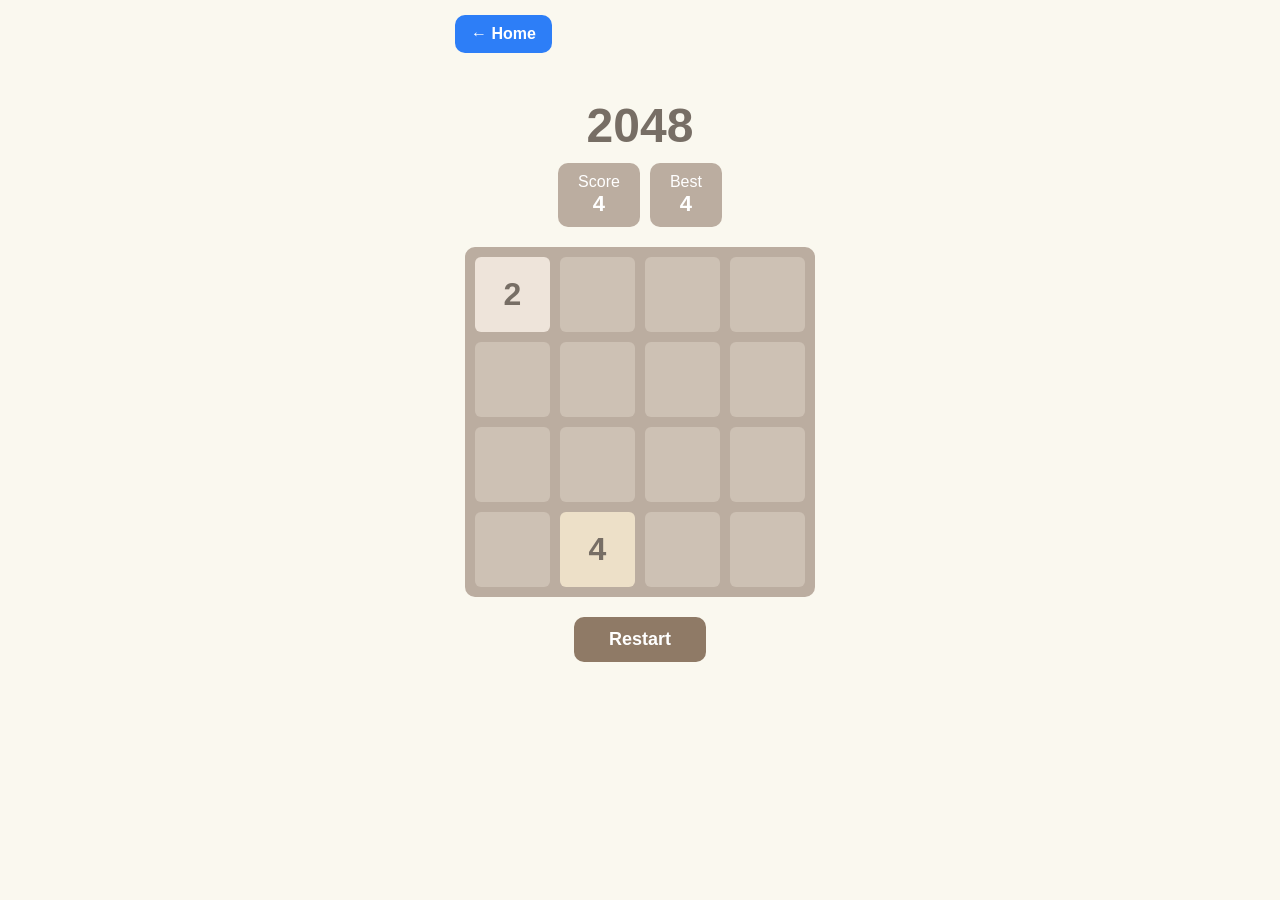
==== games/2048/index.html @ 49d55006 "2048" ====
<!DOCTYPE html>
<html lang="en">

<head>
    <meta charset="UTF-8">
    <meta name="viewport" content="width=device-width, initial-scale=1.0">

    <title>2048</title>

    <link rel="stylesheet" href="style.css">
</head>

<body>

<div class="top-bar">
    <button id="homeBtn">
        ← Home
    </button>
</div>


<div class="game-container">

    <h1>2048</h1>

    <div class="stats">

        <div>
            Score
            <strong id="score">0</strong>
        </div>

        <div>
            Best
            <strong id="best">0</strong>
        </div>

    </div>


    <div id="board"></div>


    <button id="restart">
        Restart
    </button>

</div>


<script src="game.js"></script>

</body>

</html>
---- games/2048/style.css ----
@import "../../root.css";


* {
    box-sizing: border-box;
}


body {

    margin:0;

    height:100vh;

    overflow:hidden;

    display:flex;

    flex-direction:column;

    align-items:center;

    background:#faf8ef;

    font-family:Arial,sans-serif;

}


.top-bar {

    width:100%;
    max-width:400px;

    padding:15px;

}


#homeBtn {

    padding:10px 16px;

    border:none;
    border-radius:10px;

    background:var(--accent);

    color:white;

    font-size:16px;
    font-weight:bold;

    cursor:pointer;

}


.game-container {

    width:100%;
    max-width:400px;

    flex:1;

    display:flex;

    flex-direction:column;

    align-items:center;

    justify-content:flex-start;

    padding-top:20px;

}


h1 {

    font-size:48px;

    margin:10px;

    color:#776e65;

}


.stats {

    display:flex;

    gap:10px;

    margin-bottom:20px;

}


.stats div {

    background:#bbada0;

    color:white;

    padding:10px 20px;

    border-radius:10px;

    text-align:center;

}


.stats strong {

    display:block;

    font-size:22px;

}


#board {
    
    width:min(90vw,350px);
    height:min(90vw,350px);

    background:#bbada0;

    border-radius:10px;

    padding:10px;

    display:grid;

    grid-template-columns:repeat(4,1fr);
    grid-template-rows:repeat(4,1fr);

    gap:10px;
}

.tile {

    display:flex;

    align-items:center;
    justify-content:center;

    width:100%;
    height:100%;

    background:#cdc1b4;

    border-radius:6px;

    font-size:32px;

    font-weight:bold;

    color:#776e65;

}


#restart {

    margin-top:20px;

    padding:12px 35px;

    border:none;

    border-radius:10px;

    background:#8f7a66;

    color:white;

    font-size:18px;

    font-weight:bold;

}


/* Tile colors */

.tile-2 {
    background:#eee4da;
}

.tile-4 {
    background:#ede0c8;
}

.tile-8 {
    background:#f2b179;
    color:white;
}

.tile-16 {
    background:#f59563;
    color:white;
}

.tile-32 {
    background:#f67c5f;
    color:white;
}

.tile-64 {
    background:#f65e3b;
    color:white;
}

.tile-128,
.tile-256,
.tile-512,
.tile-1024,
.tile-2048 {

    background:#edcf72;
    color:white;

}
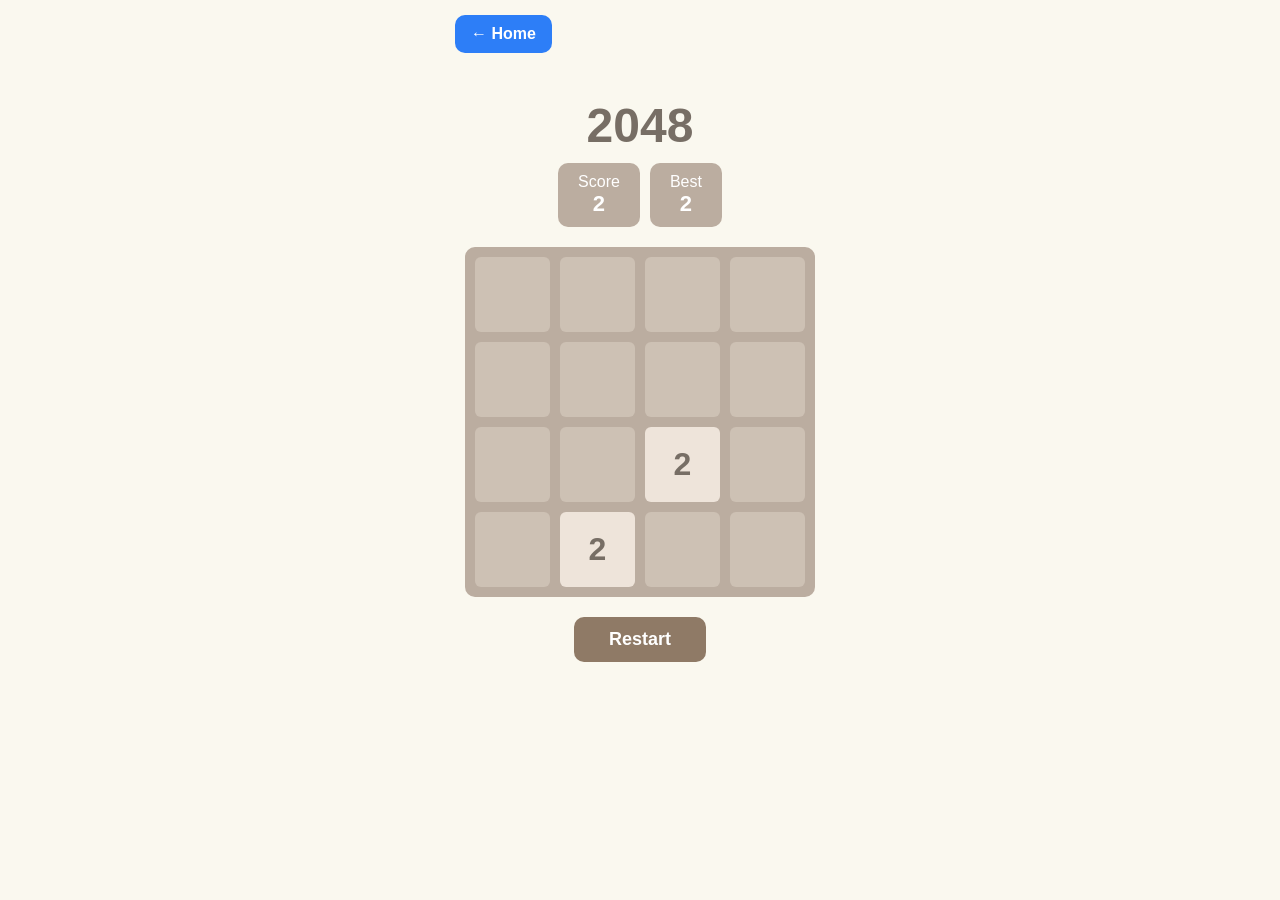
==== commit a1fcfb01: "win2048" ====
--- a/games/2048/index.html
+++ b/games/2048/index.html
@@ -45,6 +45,11 @@
         Restart
     </button>
 
+    <div id="message" class="hidden">
+    <h2 id="messageText"></h2>
+    <button onclick="startGame()">Play Again</button>
+</div>
+
 </div>
 
 
--- a/games/2048/style.css
+++ b/games/2048/style.css
@@ -123,7 +123,7 @@
 
 
 #board {
-    
+
     width:min(90vw,350px);
     height:min(90vw,350px);
 
@@ -224,4 +224,38 @@
     background:#edcf72;
     color:white;
 
+}
+
+#message {
+
+    position: absolute;
+
+    background: rgba(250,248,239,.95);
+
+    width: 300px;
+
+    padding: 30px;
+
+    border-radius: 15px;
+
+    text-align:center;
+
+    z-index:10;
+
+}
+
+
+#message h2 {
+
+    color:#776e65;
+
+    font-size:32px;
+
+}
+
+
+.hidden {
+
+    display:none;
+
 }
